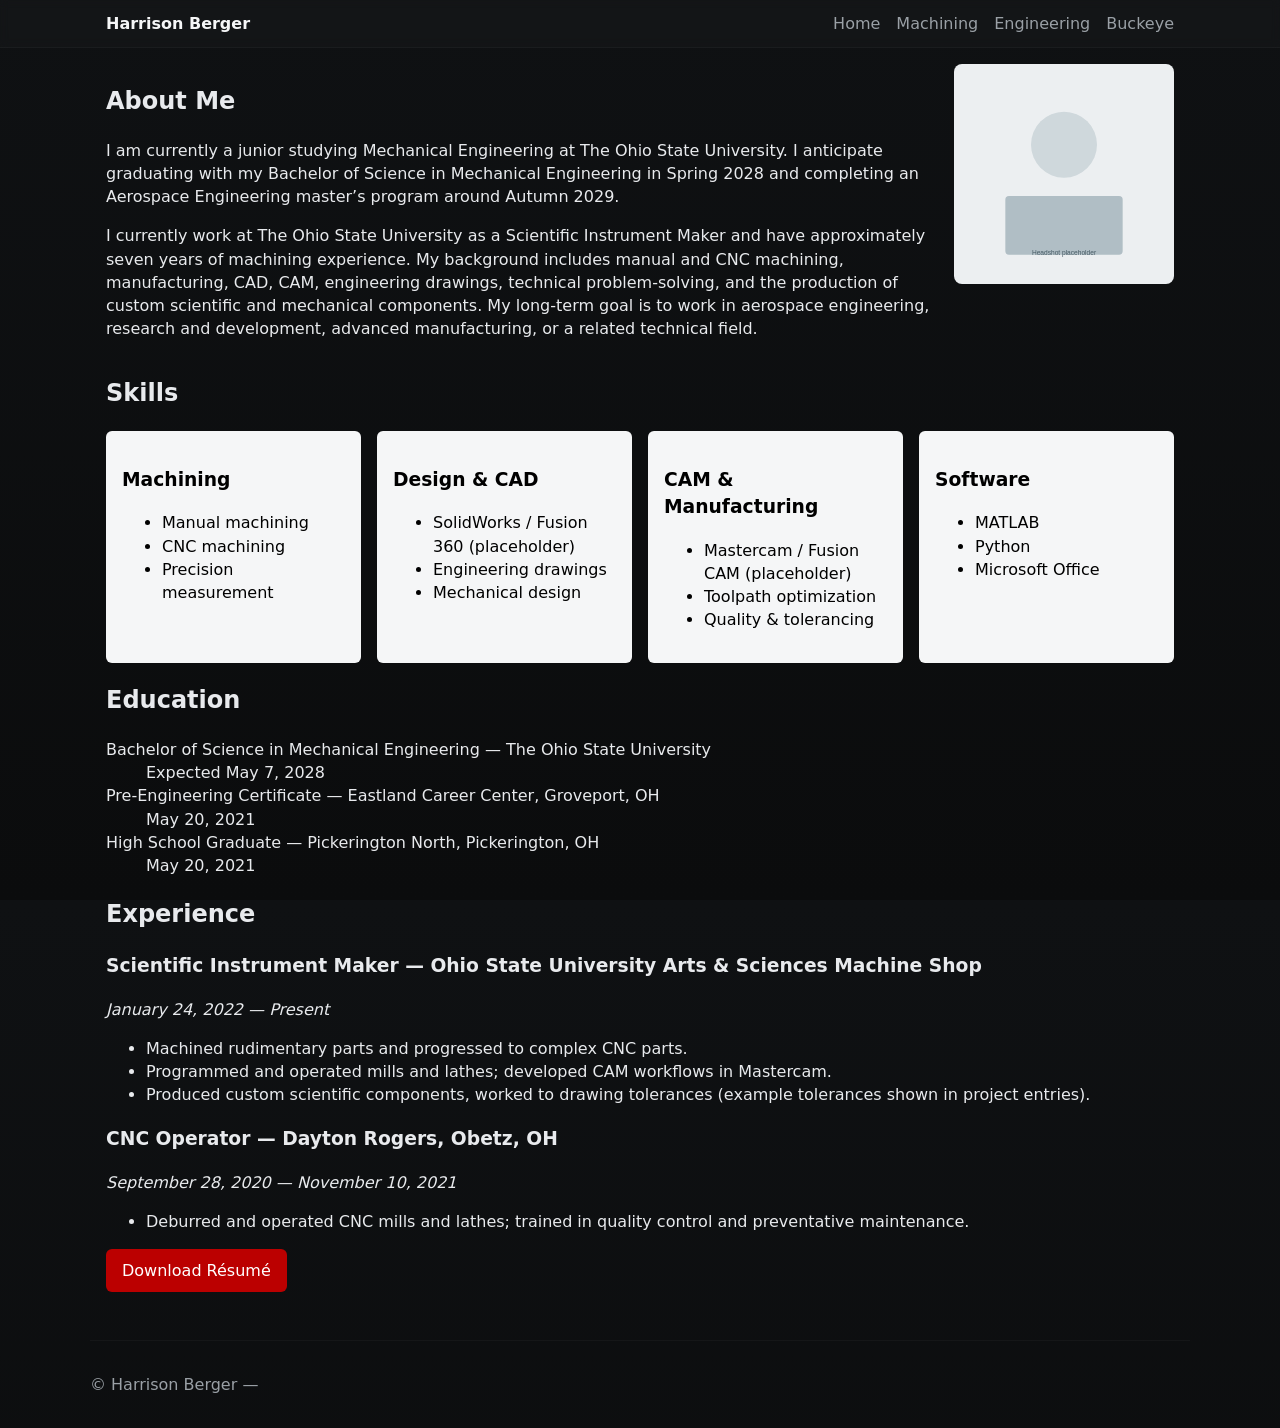
==== about.html @ 6cd633c5 "Initial site scaffold: pages, assets, project data, README, and placeholders" ====
<!doctype html>
<html lang="en">
<head>
  <meta charset="utf-8">
  <meta name="viewport" content="width=device-width,initial-scale=1">
  <title>About — Harrison Berger</title>
  <link rel="stylesheet" href="/assets/css/style.css">
</head>
<body>
  <header class="site-header">
    <div class="container">
      <div class="brand"><a href="/">Harrison Berger</a></div>
      <nav aria-label="Main navigation">
        <ul>
          <li><a href="/">Home</a></li>
          <li><a href="/projects/machining.html">Machining</a></li>
          <li><a href="/projects/engineering.html">Engineering</a></li>
          <li><a href="/projects/buckeye/index.html">Buckeye</a></li>
        </ul>
      </nav>
    </div>
  </header>
  <main class="container about-page">
    <section class="about-intro">
      <div class="about-grid">
        <div>
          <h1>About Me</h1>
          <p>I am currently a junior studying Mechanical Engineering at The Ohio State University. I anticipate graduating with my Bachelor of Science in Mechanical Engineering in Spring 2028 and completing an Aerospace Engineering master’s program around Autumn 2029.</p>
          <p>I currently work at The Ohio State University as a Scientific Instrument Maker and have approximately seven years of machining experience. My background includes manual and CNC machining, manufacturing, CAD, CAM, engineering drawings, technical problem-solving, and the production of custom scientific and mechanical components. My long-term goal is to work in aerospace engineering, research and development, advanced manufacturing, or a related technical field.</p>
        </div>
        <aside class="headshot">
          <img src="/assets/images/headshot-placeholder.svg" alt="Headshot placeholder" />
        </aside>
      </div>
    </section>

    <section class="skills">
      <h2>Skills</h2>
      <div class="skills-grid">
        <div class="skill-card"><h3>Machining</h3><ul><li>Manual machining</li><li>CNC machining</li><li>Precision measurement</li></ul></div>
        <div class="skill-card"><h3>Design & CAD</h3><ul><li>SolidWorks / Fusion 360 (placeholder)</li><li>Engineering drawings</li><li>Mechanical design</li></ul></div>
        <div class="skill-card"><h3>CAM & Manufacturing</h3><ul><li>Mastercam / Fusion CAM (placeholder)</li><li>Toolpath optimization</li><li>Quality & tolerancing</li></ul></div>
        <div class="skill-card"><h3>Software</h3><ul><li>MATLAB</li><li>Python</li><li>Microsoft Office</li></ul></div>
      </div>
    </section>

    <section class="education">
      <h2>Education</h2>
      <dl>
        <dt>Bachelor of Science in Mechanical Engineering — The Ohio State University</dt>
        <dd>Expected May 7, 2028</dd>

        <dt>Pre-Engineering Certificate — Eastland Career Center, Groveport, OH</dt>
        <dd>May 20, 2021</dd>

        <dt>High School Graduate — Pickerington North, Pickerington, OH</dt>
        <dd>May 20, 2021</dd>
      </dl>
    </section>

    <section class="experience">
      <h2>Experience</h2>
      <article>
        <h3>Scientific Instrument Maker — Ohio State University Arts & Sciences Machine Shop</h3>
        <p><em>January 24, 2022 — Present</em></p>
        <ul>
          <li>Machined rudimentary parts and progressed to complex CNC parts.</li>
          <li>Programmed and operated mills and lathes; developed CAM workflows in Mastercam.</li>
          <li>Produced custom scientific components, worked to drawing tolerances (example tolerances shown in project entries).</li>
        </ul>
      </article>

      <article>
        <h3>CNC Operator — Dayton Rogers, Obetz, OH</h3>
        <p><em>September 28, 2020 — November 10, 2021</em></p>
        <ul>
          <li>Deburred and operated CNC mills and lathes; trained in quality control and preventative maintenance.</li>
        </ul>
      </article>
    </section>

    <section class="download-resume">
      <a class="btn primary" href="/resume/placeholder-resume.pdf" download>Download Résumé</a>
    </section>

  </main>
  <footer class="site-footer container">
    <p>&copy; Harrison Berger — <span id="year-2"></span></p>
  </footer>
  <script src="/assets/js/main.js"></script>
</body>
</html>
---- assets/css/style.css ----
/* Main stylesheet for the portfolio
   - Dark / neutral background
   - Light content cards
   - Ohio State red accent: #BB0000 (used sparingly)
   - Responsive grid and card layout
   Comments explain structure and values so a beginner can edit easily.
*/
:root{
  --bg:#0f1113;
  --panel:#f5f6f7; /* light panel for content */
  --text:#e8eaed;
  --muted:#9aa0a6;
  --accent:#bb0000; /* Ohio State red accent */
  --card-bg:#121416;
  --container-width:1100px;
}
*{box-sizing:border-box}
html,body{height:100%}
body{
  margin:0;font-family:Inter, system-ui, -apple-system, 'Segoe UI', Roboto, 'Helvetica Neue', Arial;line-height:1.45;background:linear-gradient(180deg,var(--bg),#0b0c0d);color:var(--text);}
.container{max-width:var(--container-width);margin:0 auto;padding:1rem}
.site-header{background:rgba(255,255,255,0.02);backdrop-filter:blur(4px);border-bottom:1px solid rgba(255,255,255,0.03)}
.site-header .container{display:flex;align-items:center;justify-content:space-between;padding:0.75rem 1rem}
.brand a{color:var(--panel);font-weight:700;text-decoration:none}
nav ul{list-style:none;margin:0;padding:0;display:flex;gap:1rem}
nav a{color:var(--muted);text-decoration:none}
nav a:focus,nav a:hover{color:var(--panel);outline:2px solid transparent}
#nav-toggle{display:none}
.skip-link{position:absolute;left:-999px;top:auto;width:1px;height:1px;overflow:hidden}
.skip-link:focus{left:1rem;top:1rem;width:auto;height:auto;background:var(--panel);padding:0.5rem;border-radius:4px;color:black}
.hero{padding:3rem 0}
.hero-grid{display:grid;grid-template-columns:1fr 480px;gap:2rem;align-items:center}
.hero-text h1{font-size:2rem;margin:0 0 0.5rem;color:var(--panel)}
.title{color:var(--muted);font-weight:600}
.lead{margin-top:1rem;color:var(--muted)}
.btn{display:inline-block;padding:0.6rem 1rem;border-radius:6px;background:transparent;border:1px solid rgba(255,255,255,0.06);color:var(--panel);text-decoration:none;margin-right:0.5rem}
.btn.primary{background:var(--accent);border:none;color:white}
.hero-image img{width:100%;height:auto;border-radius:6px;box-shadow:0 6px 20px rgba(0,0,0,0.6)}
.cards-grid{display:grid;grid-template-columns:repeat(auto-fit,minmax(240px,1fr));gap:1rem;margin-top:1rem}
.card{background:var(--card-bg);padding:1rem;border-radius:8px;border:1px solid rgba(255,255,255,0.03)}
.card img{width:100%;height:160px;object-fit:cover;border-radius:4px}
.card h3{margin:0.5rem 0 0.25rem}
.skill-card{background:var(--panel);color:black;padding:1rem;border-radius:6px}
.skills-grid{display:grid;grid-template-columns:repeat(auto-fit,minmax(200px,1fr));gap:1rem}
.about-grid{display:grid;grid-template-columns:1fr 220px;gap:1.5rem;align-items:start}
.headshot img{width:100%;height:auto;border-radius:8px}
.site-footer{padding:1rem 0;color:var(--muted);border-top:1px solid rgba(255,255,255,0.03);margin-top:2rem}
.intro{color:var(--muted)}
.modal{display:none;position:fixed;inset:0;background:rgba(2,2,2,0.6);align-items:center;justify-content:center;padding:2rem}
.modal[aria-hidden="false"]{display:flex}
.modal-content{background:var(--panel);color:black;padding:1rem;border-radius:8px;width:min(980px,95%);max-height:90vh;overflow:auto}
.modal-close{float:right;background:transparent;border:none;font-weight:700}
.small{font-size:0.9rem;color:var(--muted)}
.contact-list{list-style:none;padding:0}
@media (max-width:900px){
  .hero-grid{grid-template-columns:1fr}
  nav ul{display:none}
  #nav-toggle{display:inline-block}
}
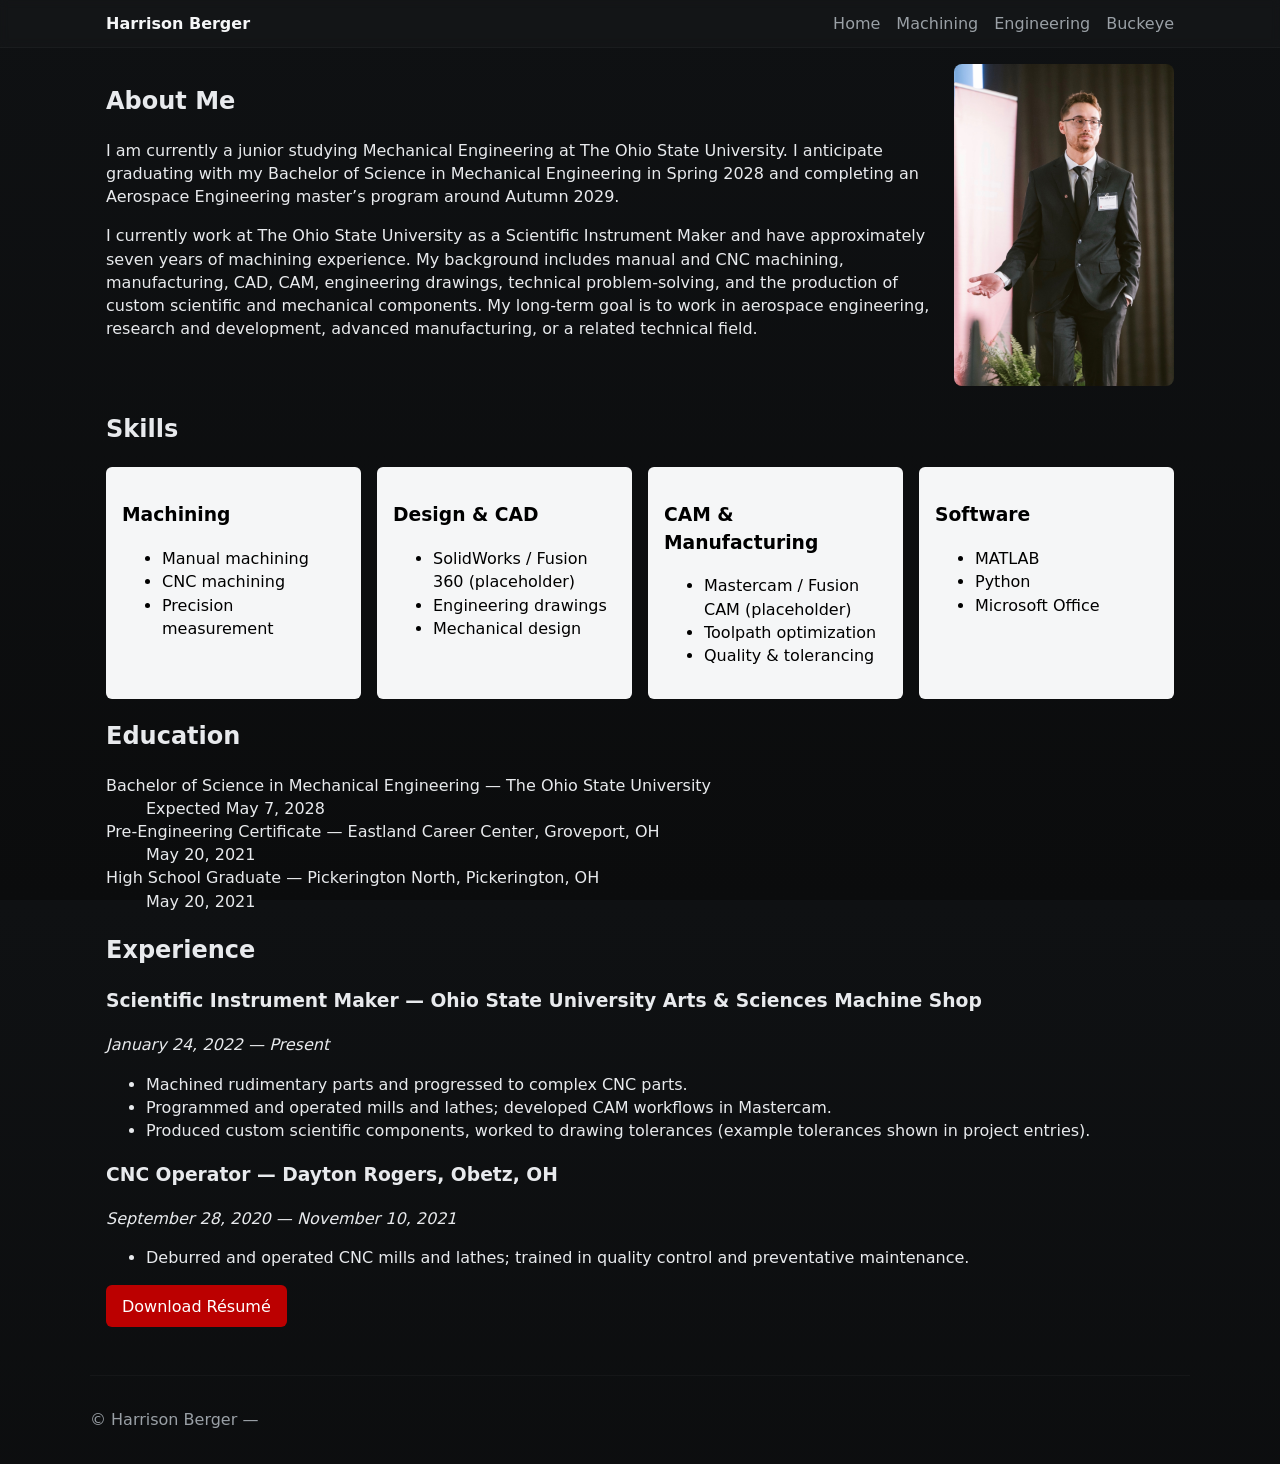
==== commit 0b91dca8: "Update headshot image source in about.html" ====
--- a/about.html
+++ b/about.html
@@ -29,7 +29,7 @@
           <p>I currently work at The Ohio State University as a Scientific Instrument Maker and have approximately seven years of machining experience. My background includes manual and CNC machining, manufacturing, CAD, CAM, engineering drawings, technical problem-solving, and the production of custom scientific and mechanical components. My long-term goal is to work in aerospace engineering, research and development, advanced manufacturing, or a related technical field.</p>
         </div>
         <aside class="headshot">
-          <img src="/assets/images/headshot-placeholder.svg" alt="Headshot placeholder" />
+          <img src="assets/images/Outlook_Profile_Picture.jpeg" alt="Headshot placeholder" />
         </aside>
       </div>
     </section>
@@ -80,7 +80,7 @@
     </section>
 
     <section class="download-resume">
-      <a class="btn primary" href="/resume/placeholder-resume.pdf" download>Download Résumé</a>
+      <a class="btn primary" href="assets/images/Resume.pdf" download>Download Résumé</a>
     </section>
 
   </main>
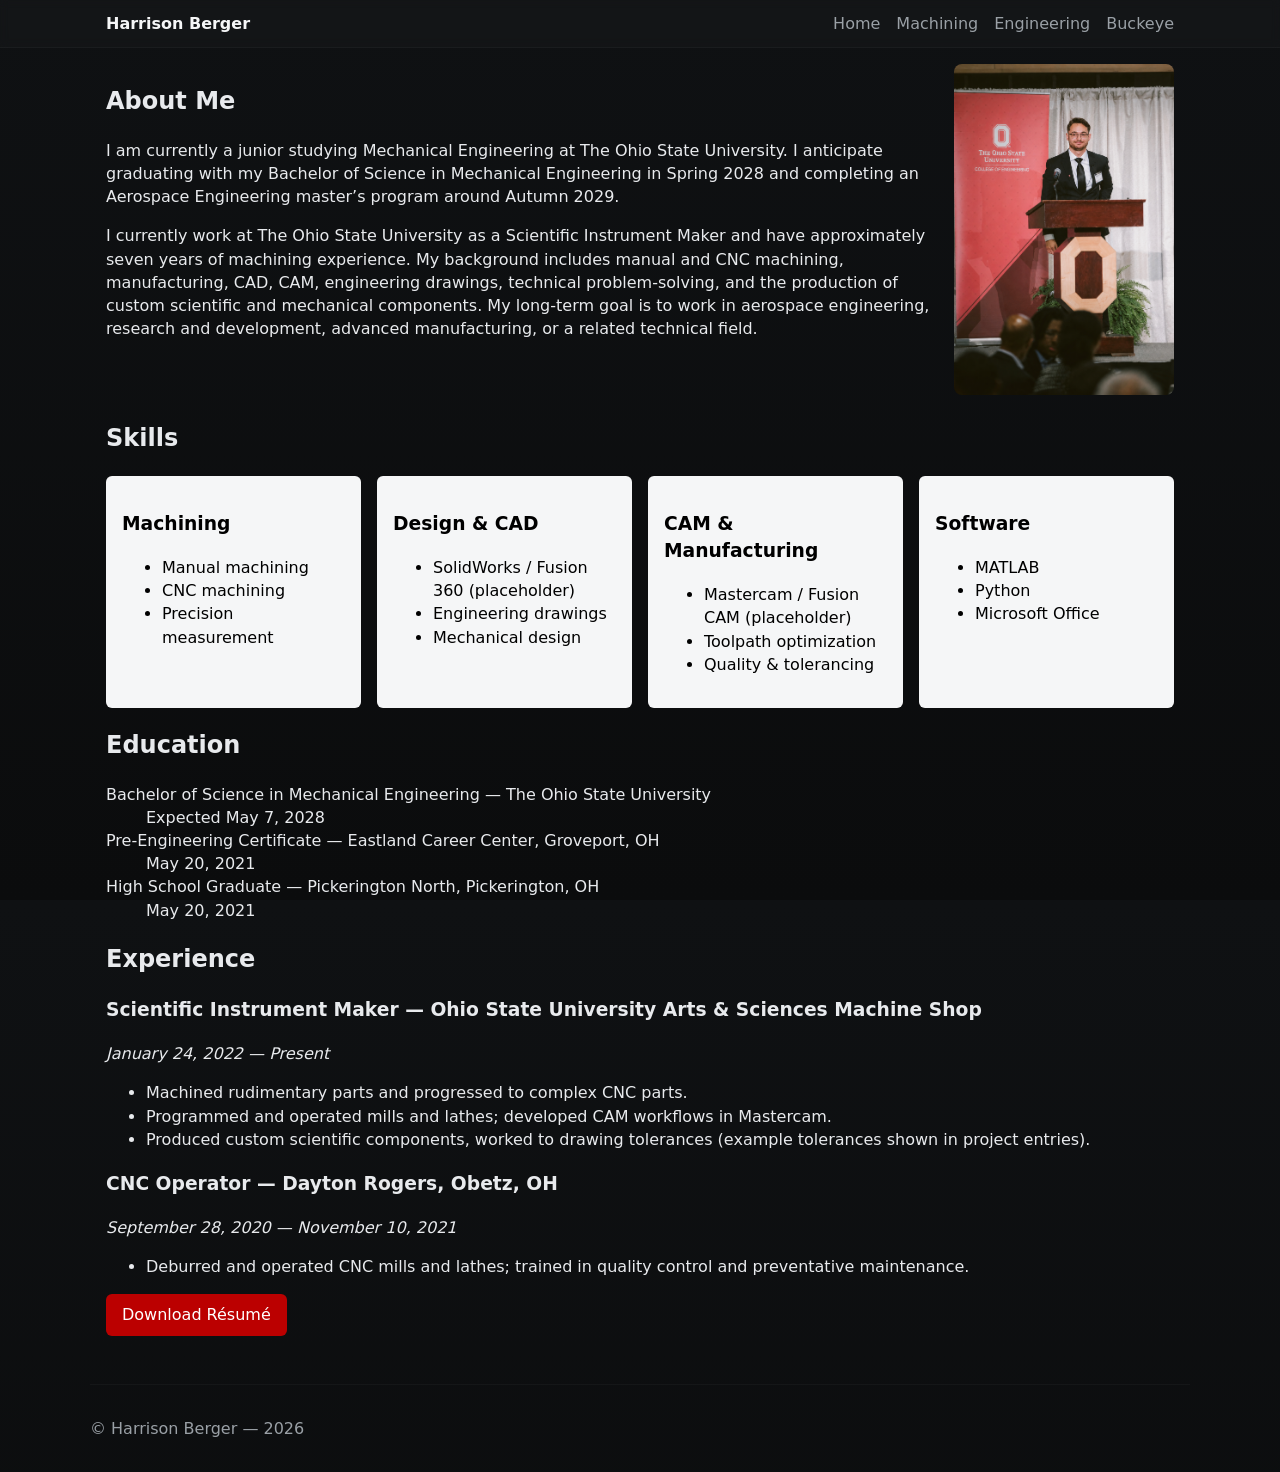
==== commit e63c9fdf: "Swapped profile pictures" ====
--- a/about.html
+++ b/about.html
@@ -29,7 +29,7 @@
           <p>I currently work at The Ohio State University as a Scientific Instrument Maker and have approximately seven years of machining experience. My background includes manual and CNC machining, manufacturing, CAD, CAM, engineering drawings, technical problem-solving, and the production of custom scientific and mechanical components. My long-term goal is to work in aerospace engineering, research and development, advanced manufacturing, or a related technical field.</p>
         </div>
         <aside class="headshot">
-          <img src="assets/images/Outlook_Profile_Picture.jpeg" alt="Headshot placeholder" />
+          <img src="assets/Main_Page_Profile_Picture.png" alt="Headshot placeholder" />
         </aside>
       </div>
     </section>
--- a/assets/css/style.css
+++ b/assets/css/style.css
@@ -57,3 +57,64 @@
   nav ul{display:none}
   #nav-toggle{display:inline-block}
 }
+/* Scholarship Speech */
+
+.speech-section {
+  max-width: none;
+  width: 95%;
+  margin: 80px auto;
+  text-align: center;
+}
+
+.speech-description {
+    max-width: 700px;
+    margin: 0 auto 30px;
+}
+
+.video-container {
+  width: 100%;
+  max-width: 1500px;
+  margin: 0 auto;
+}
+
+.video-container iframe {
+    width: 100%;
+    aspect-ratio: 16 / 9;
+    border: none;
+    border-radius: 12px;
+}
+.dolly-images {
+    display: flex;
+    gap: 12px;
+}
+
+.dolly-images img {
+    width: 50%;
+    height: 1100px;
+    object-fit: cover;
+    border-radius: 4px;
+}
+/* Engineering project cards appear vertically */
+.cards-grid {
+    display: grid;
+    grid-template-columns: 1fr;
+    gap: 32px;
+}
+
+/* Shared appearance for the engineering project cards */
+.dolly-card,
+.smart-water-bottle-card {
+    background: var(--card-bg);
+    padding: 1rem;
+    border-radius: 8px;
+    border: 1px solid rgba(255, 255, 255, 0.03);
+}
+
+/* Normal-height Smart Water Bottle image */
+.smart-water-bottle-image {
+    display: block;
+    width: 100%;
+    height: 480px;
+    object-fit: cover;
+    border-radius: 4px;
+}
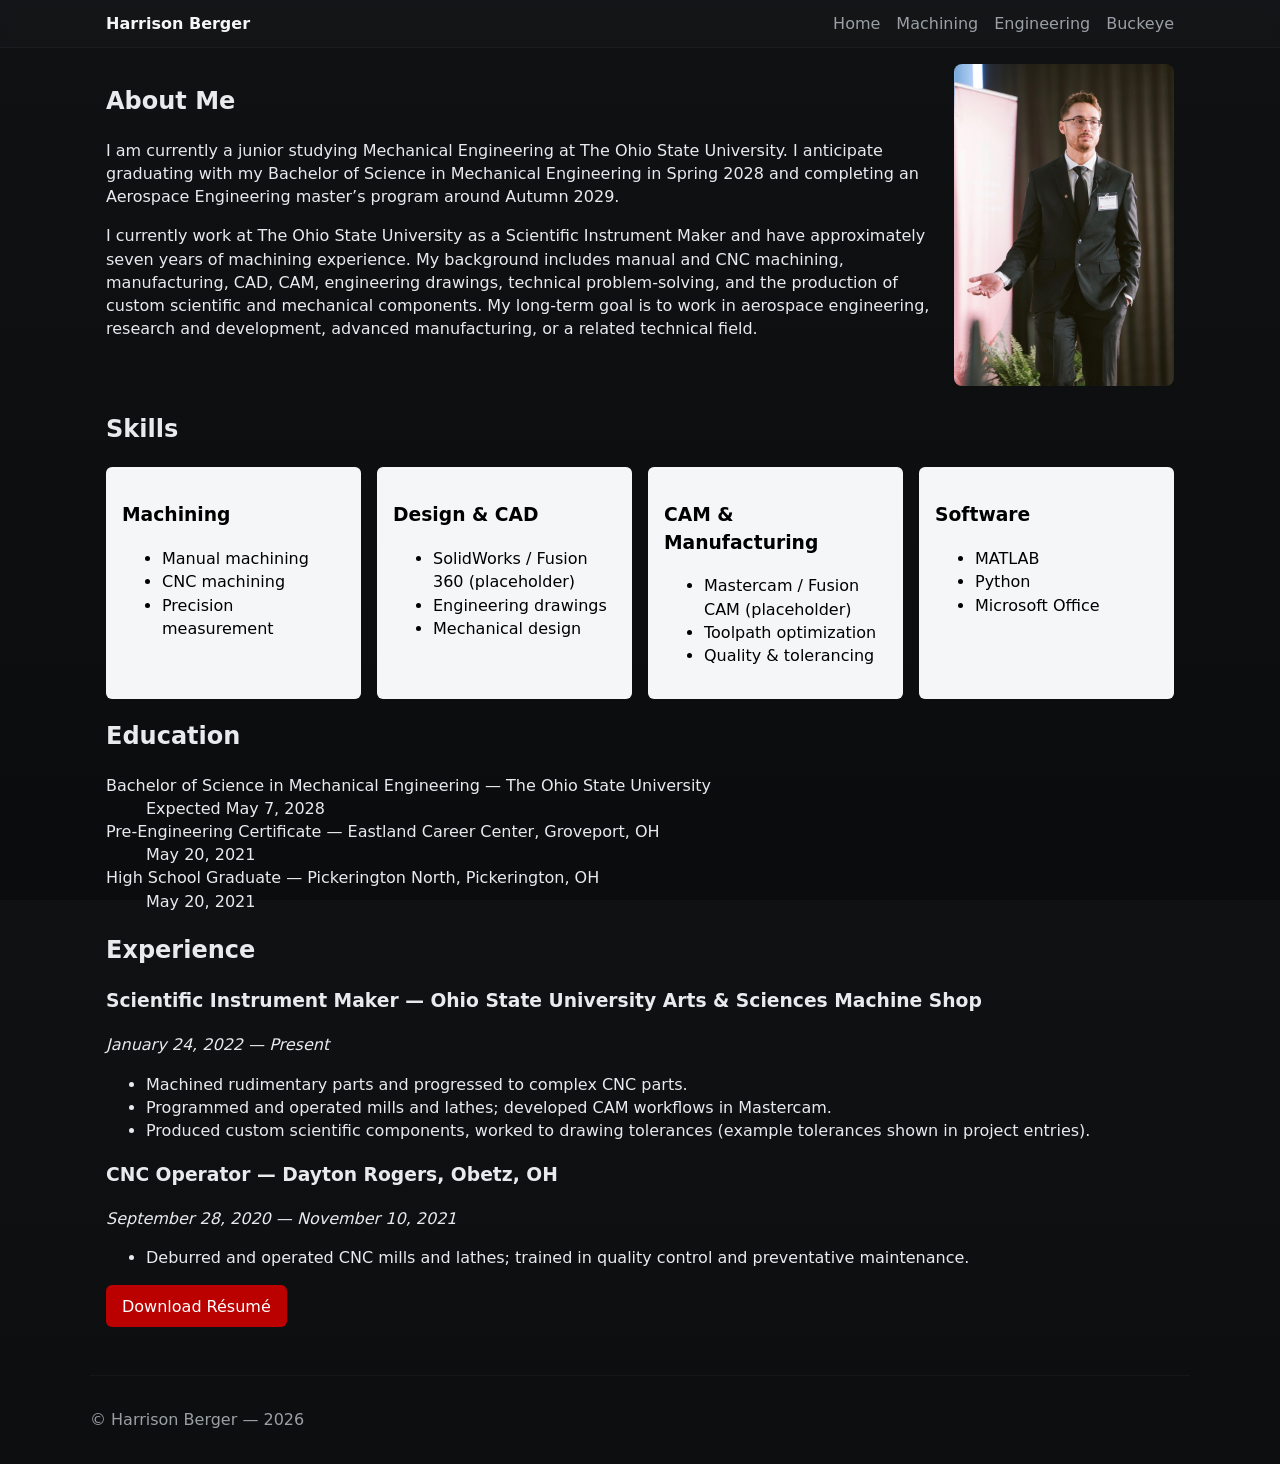
==== commit 2816cb9d: "Main Page Updated" ====
--- a/about.html
+++ b/about.html
@@ -29,7 +29,7 @@
           <p>I currently work at The Ohio State University as a Scientific Instrument Maker and have approximately seven years of machining experience. My background includes manual and CNC machining, manufacturing, CAD, CAM, engineering drawings, technical problem-solving, and the production of custom scientific and mechanical components. My long-term goal is to work in aerospace engineering, research and development, advanced manufacturing, or a related technical field.</p>
         </div>
         <aside class="headshot">
-          <img src="assets/Main_Page_Profile_Picture.png" alt="Headshot placeholder" />
+          <img src="assets/images/Outlook_Profile_Picture.jpeg" alt="Headshot placeholder" />
         </aside>
       </div>
     </section>
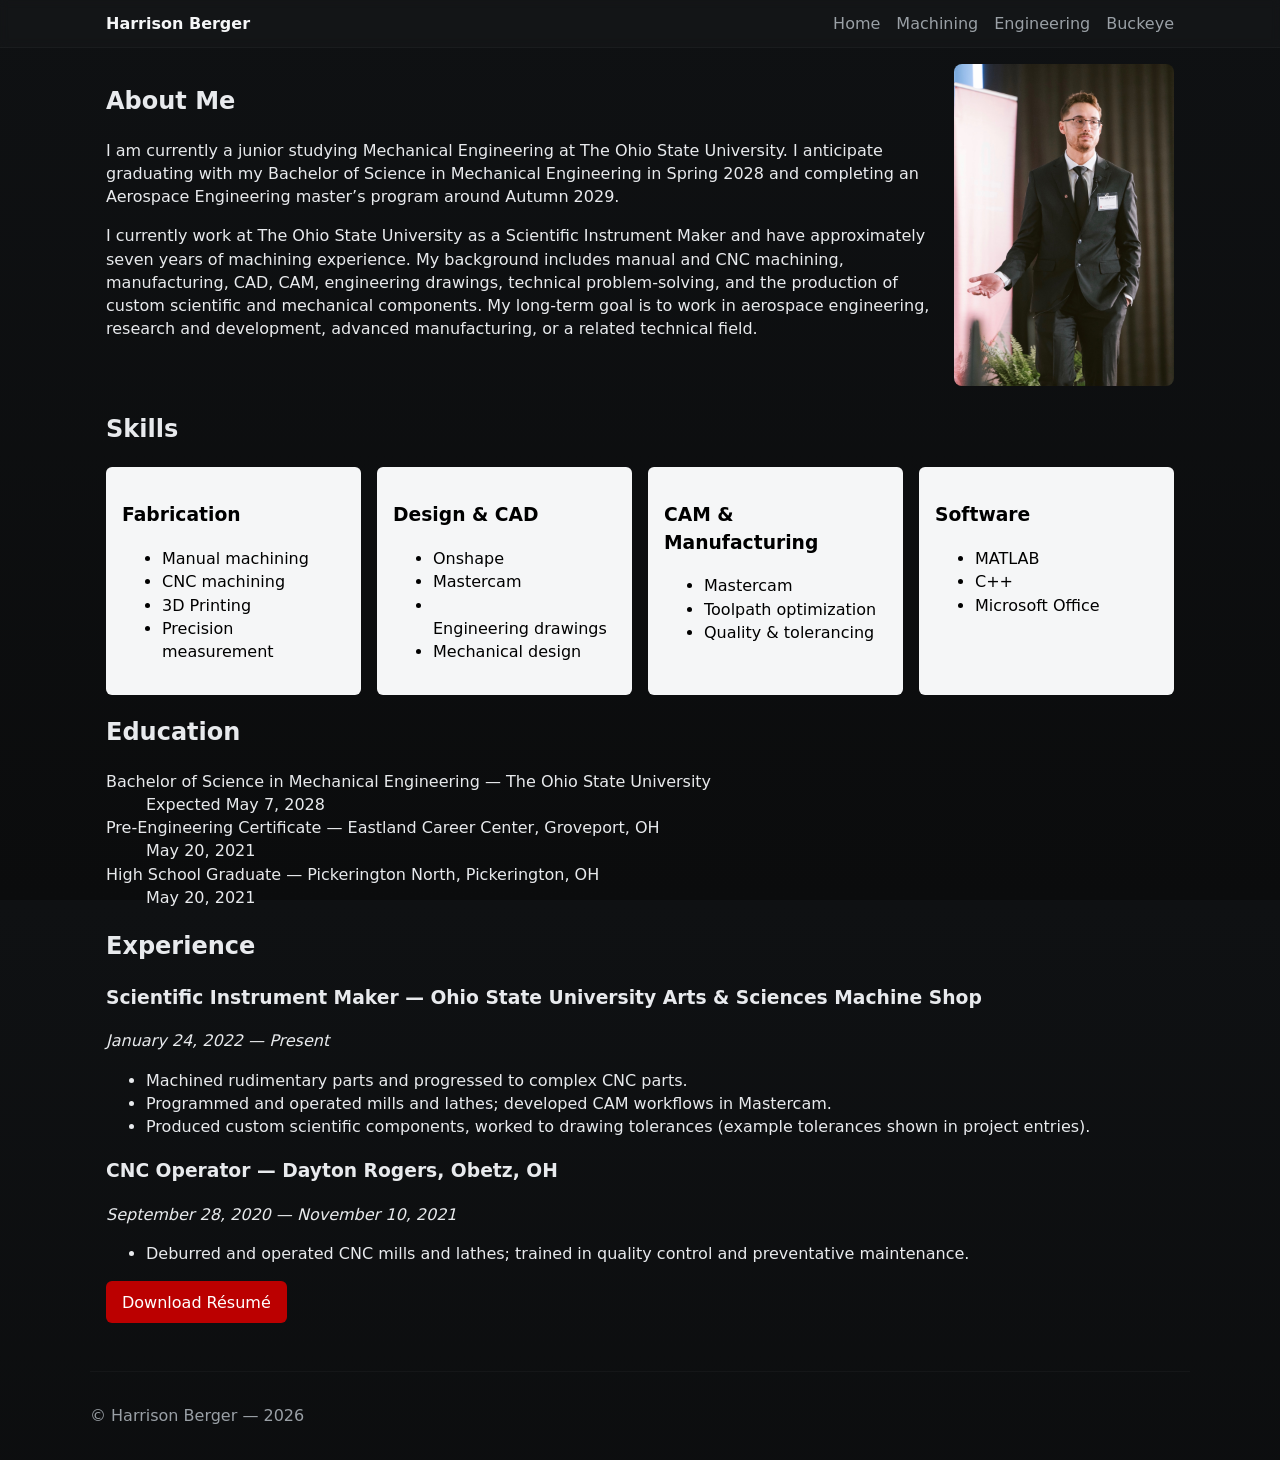
==== commit 71a7ef90: "~" ====
--- a/about.html
+++ b/about.html
@@ -37,10 +37,10 @@
     <section class="skills">
       <h2>Skills</h2>
       <div class="skills-grid">
-        <div class="skill-card"><h3>Machining</h3><ul><li>Manual machining</li><li>CNC machining</li><li>Precision measurement</li></ul></div>
-        <div class="skill-card"><h3>Design & CAD</h3><ul><li>SolidWorks / Fusion 360 (placeholder)</li><li>Engineering drawings</li><li>Mechanical design</li></ul></div>
-        <div class="skill-card"><h3>CAM & Manufacturing</h3><ul><li>Mastercam / Fusion CAM (placeholder)</li><li>Toolpath optimization</li><li>Quality & tolerancing</li></ul></div>
-        <div class="skill-card"><h3>Software</h3><ul><li>MATLAB</li><li>Python</li><li>Microsoft Office</li></ul></div>
+        <div class="skill-card"><h3>Fabrication</h3><ul><li>Manual machining</li><li>CNC machining</li><li>3D Printing</li><li>Precision measurement</li></ul></div>
+        <div class="skill-card"><h3>Design & CAD</h3><ul><li>Onshape</li><li>Mastercam</li><li></li>Engineering drawings</li><li>Mechanical design</li></ul></div>
+        <div class="skill-card"><h3>CAM & Manufacturing</h3><ul><li>Mastercam</li><li>Toolpath optimization</li><li>Quality & tolerancing</li></ul></div>
+        <div class="skill-card"><h3>Software</h3><ul><li>MATLAB</li><li>C++</li><li>Microsoft Office</li></ul></div>
       </div>
     </section>
 
@@ -80,7 +80,7 @@
     </section>
 
     <section class="download-resume">
-      <a class="btn primary" href="assets/images/Resume.pdf" download>Download Résumé</a>
+      <a class="btn primary" href="assets/images/Resume_Harrison_Berger.pdf" download>Download Résumé</a>
     </section>
 
   </main>
--- a/assets/css/style.css
+++ b/assets/css/style.css
@@ -57,6 +57,7 @@
   nav ul{display:none}
   #nav-toggle{display:inline-block}
 }
+}
 /* Scholarship Speech */
 
 .speech-section {
@@ -73,7 +74,7 @@
 
 .video-container {
   width: 100%;
-  max-width: 1500px;
+  max-width: 1100px;
   margin: 0 auto;
 }
 
@@ -117,4 +118,437 @@
     height: 480px;
     object-fit: cover;
     border-radius: 4px;
+}
+#machining-grid .card img {
+    display: block;
+    max-width: 300px;
+    width: 100%;
+    height: auto;
+    margin: 0 auto;
+}
+
+/* ===== Air Motor GLB Viewer ===== */
+
+#machining-grid .air-motor-media {
+    display: grid;
+    grid-template-columns: 1fr 1fr;
+    gap: 20px;
+    align-items: stretch;
+}
+
+#machining-grid .air-motor-model,
+#machining-grid .air-motor-media img {
+    width: 100%;
+    height: 500px;
+    border-radius: 8px;
+    background: #ffffff;
+}
+
+#machining-grid .air-motor-media img {
+    object-fit: contain;
+}
+
+@media (max-width: 750px) {
+    #machining-grid .air-motor-media {
+        grid-template-columns: 1fr;
+    }
+    #machining-grid .machining-model-slideshow-row {
+    grid-template-columns: 1fr;
+}
+}
+
+/* Featured Work cards */
+#featured-cards {
+    grid-template-columns: repeat(3, minmax(0, 1fr));
+    align-items: stretch;
+}
+
+#featured-cards .card {
+    display: flex;
+    flex-direction: column;
+}
+
+#featured-cards .featured-media {
+    width: 100%;
+    aspect-ratio: 2 / 3;
+    overflow: hidden;
+    border-radius: 4px;
+}
+
+#featured-cards .featured-media img,
+#featured-cards .featured-media iframe {
+    width: 100%;
+    height: 100%;
+    display: block;
+    border: 0;
+    object-fit: cover;
+}
+
+#featured-cards .card > p:last-child {
+    margin-top: auto;
+}
+
+@media (max-width: 800px) {
+    #featured-cards {
+        grid-template-columns: 1fr;
+    }
+}
+#featured-cards {
+    grid-template-columns: repeat(3, 1.1fr);
+}
+#contact a {
+    display: inline-flex;
+    width: fit-content;
+    align-items: center;
+    align-self: flex-start;
+
+    background: var(--accent);
+    color: white;
+
+    padding: 2px 6px;
+    font-size: 0.9rem;
+    line-height: 1.2;
+
+    border-radius: 5px;
+    text-decoration: none;
+    font-weight: 500;
+}
+/* =========================================================
+   MACHINING PROJECT SLIDESHOWS
+   ========================================================= */
+
+#machining-grid {
+    display: block;
+}
+
+#machining-grid .machining-projects-layout {
+    display: grid;
+    grid-template-columns: 1fr;
+    gap: 36px;
+}
+
+#machining-grid .machining-feature-card {
+    width: 100%;
+    padding: 24px;
+}
+
+#machining-grid .machining-project-heading {
+    max-width: 850px;
+    margin-bottom: 20px;
+}
+
+#machining-grid .machining-project-heading h2 {
+    margin-top: 0;
+    margin-bottom: 8px;
+}
+
+#machining-grid .machining-project-heading p {
+    margin-top: 0;
+}
+
+
+/* Air Motor GLB and operating GIF */
+
+#machining-grid .air-motor-media {
+    display: grid;
+    grid-template-columns: repeat(2, minmax(0, 1fr));
+    gap: 20px;
+    align-items: stretch;
+    width: 100%;
+}
+
+#machining-grid .air-motor-model,
+#machining-grid .air-motor-media img {
+    display: block;
+    width: 100%;
+    max-width: none;
+    height: 500px;
+    margin: 0;
+    border-radius: 8px;
+    background: #e6dddd;
+}
+
+#machining-grid .air-motor-media img {
+    object-fit: contain;
+}
+
+
+/* Slideshow containers */
+
+#machining-grid .project-slideshow {
+    width: 100%;
+    margin-top: 28px;
+}
+
+#machining-grid .project-slideshow h3 {
+    margin-bottom: 6px;
+}
+
+#machining-grid .slideshow-description {
+    margin-top: 0;
+    color: var(--muted);
+}
+
+#machining-grid .slideshow-stage {
+    position: relative;
+    width: 100%;
+    overflow: hidden;
+    border-radius: 8px;
+    background: #16181c;
+}
+
+
+/*
+  The secondary Air Motor slideshow is intentionally smaller.
+*/
+#machining-grid .project-slideshow-small {
+    max-width: 760px;
+    margin-right: auto;
+    margin-left: auto;
+}
+
+#machining-grid .project-slideshow-small .slideshow-stage {
+    height: 340px;
+}
+
+
+/*
+  Titan and Machine Shop Sign slideshows match the
+  500px height of the GLB viewer and operating GIF.
+*/
+#machining-grid .project-slideshow-large .slideshow-stage {
+    height: 500px;
+}
+
+
+/* Individual slideshow slides */
+
+#machining-grid .slideshow-slide {
+    display: none;
+    width: 100%;
+    height: 100%;
+    margin: 0;
+}
+
+#machining-grid .slideshow-slide.active {
+    display: flex;
+    flex-direction: column;
+}
+
+#machining-grid .slideshow-slide img,
+#machining-grid .slideshow-slide video {
+    display: block;
+    width: 100%;
+    max-width: none;
+    min-height: 0;
+    flex: 1;
+    object-fit: contain;
+    margin: 0;
+    background: #16181c;
+}
+
+#machining-grid .slideshow-slide figcaption {
+    flex: 0 0 auto;
+    padding: 10px 14px;
+    background: #202328;
+    color: #ffffff;
+    text-align: center;
+    font-size: 0.95rem;
+}
+
+
+/* Slideshow controls */
+
+#machining-grid .slideshow-controls {
+    display: grid;
+    grid-template-columns: minmax(120px, 1fr) auto minmax(120px, 1fr);
+    gap: 14px;
+    align-items: center;
+    margin-top: 14px;
+}
+
+#machining-grid .slideshow-button {
+    min-height: 42px;
+    padding: 9px 14px;
+    border: 1px solid rgba(255, 255, 255, 0.18);
+    border-radius: 6px;
+    background: #202328;
+    color: #ffffff;
+    font: inherit;
+    font-weight: 700;
+    cursor: pointer;
+}
+
+#machining-grid .slideshow-button:hover,
+#machining-grid .slideshow-button:focus-visible {
+    background: var(--accent);
+}
+
+#machining-grid .slideshow-previous {
+    justify-self: start;
+}
+
+#machining-grid .slideshow-next {
+    justify-self: end;
+}
+
+#machining-grid .slideshow-counter {
+    min-width: 60px;
+    text-align: center;
+    font-weight: 700;
+}
+
+#machining-grid .machining-details-button {
+    margin-top: 24px;
+    margin-bottom: 0;
+}
+
+
+/* Mobile layout */
+
+@media (max-width: 750px) {
+    #machining-grid .machining-feature-card {
+        padding: 16px;
+    }
+
+    #machining-grid .air-motor-media {
+        grid-template-columns: 1fr;
+    }
+
+    #machining-grid .air-motor-model,
+    #machining-grid .air-motor-media img,
+    #machining-grid .machining-project-model,
+    #machining-grid .project-slideshow-large .slideshow-stage {
+        height: 400px;
+    }
+
+    #machining-grid .project-slideshow-small .slideshow-stage {
+        height: 300px;
+    }
+
+    #machining-grid .slideshow-controls {
+        grid-template-columns: 1fr 1fr;
+    }
+
+    #machining-grid .slideshow-counter {
+        grid-column: 1 / -1;
+        grid-row: 1;
+    }
+
+    #machining-grid .slideshow-previous {
+        grid-column: 1;
+        grid-row: 2;
+    }
+
+    #machining-grid .slideshow-next {
+        grid-column: 2;
+        grid-row: 2;
+    }
+}
+
+@media (max-width: 480px) {
+    #machining-grid .air-motor-model,
+    #machining-grid .air-motor-media img,
+    #machining-grid .machining-project-model,
+    #machining-grid .project-slideshow-large .slideshow-stage {
+        height: 320px;
+    }
+
+    #machining-grid .project-slideshow-small .slideshow-stage {
+        height: 260px;
+    }
+
+    #machining-grid .slideshow-button {
+        width: 100%;
+        font-size: 0.88rem;
+    }
+}
+
+/* Titan and Shop Sign GLB beside their slideshows */
+
+#machining-grid .machining-model-slideshow-row {
+    display: grid;
+    grid-template-columns: minmax(0, 1fr) minmax(0, 1fr);
+    gap: 20px;
+    align-items: start;
+    width: 100%;
+}
+
+#machining-grid .machining-project-model {
+    display: block;
+    width: 100%;
+    height: 500px;
+    margin: 0;
+    border-radius: 8px;
+    background: #e6dddd;
+}
+
+#machining-grid .machining-model-slideshow-row .project-slideshow {
+    min-width: 0;
+    margin-top: 0;
+}
+
+/*
+  Keeps the slideshow image/video area aligned with the model.
+  The controls remain underneath the slideshow.
+*/
+#machining-grid
+.machining-model-slideshow-row
+.project-slideshow-large
+.slideshow-stage {
+    height: 500px;
+}
+
+/* Secondary button */
+.btn-secondary {
+    display: inline-block;
+    padding: 0.8rem 1.4rem;
+    background: #1f3a5f;      /* Deep navy */
+    color: #ffffff;
+    text-decoration: none;
+    font-weight: 600;
+    border-radius: 8px;
+    border: 2px solid #1f3a5f;
+    transition: all 0.25s ease;
+}
+
+.btn-secondary:hover {
+    background: #2b4f7c;
+    border-color: #2b4f7c;
+    transform: translateY(-2px);
+}
+
+.btn-secondary:active {
+    transform: translateY(0);
+}
+.testing-card{
+    margin:2rem 0;
+    padding:2rem;
+    background:#fff;
+    border-radius:22px;
+    border:1px solid var(--dolly-line);
+    box-shadow:var(--dolly-shadow);
+}
+
+.testing-layout{
+    display:grid;
+    grid-template-columns:1.2fr 1fr;
+    gap:2rem;
+    align-items:center;
+}
+
+.testing-layout video{
+    width:100%;
+    border-radius:16px;
+    box-shadow:0 10px 25px rgba(0,0,0,.12);
+}
+
+.testing-layout h3{
+    margin-top:0;
+    font-size:2rem;
+}
+
+.testing-layout p{
+    color:var(--dolly-muted);
+    line-height:1.7;
 }
